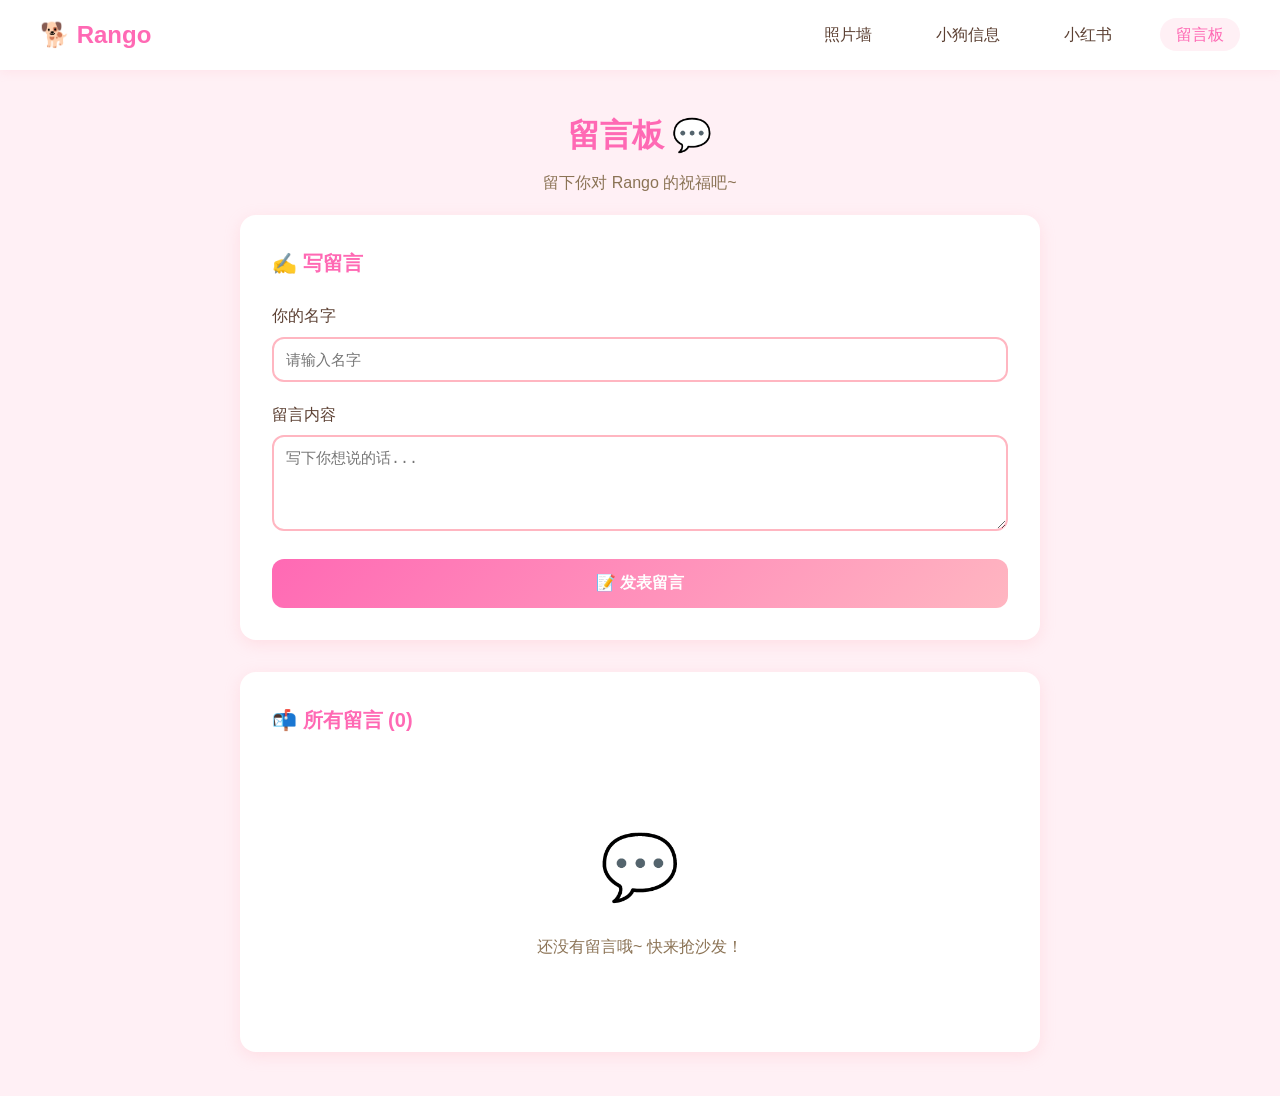
==== guestbook.html @ cf884040 "🐕 Rango website - 小狗日常照片墙" ====
<!DOCTYPE html>
<html lang="zh-CN">
<head>
    <meta charset="UTF-8">
    <meta name="viewport" content="width=device-width, initial-scale=1.0">
    <title>留言板 💬</title>
    <link rel="stylesheet" href="styles.css">
</head>
<body>
    <nav>
        <div class="nav-container">
            <div class="logo">🐕 Rango</div>
            <ul class="nav-links">
                <li><a href="index.html">照片墙</a></li>
                <li><a href="profile.html">小狗信息</a></li>
                <li><a href="xiaohongshu.html">小红书</a></li>
                <li><a href="guestbook.html" class="active">留言板</a></li>
            </ul>
        </div>
    </nav>

    <main>
        <h1 class="page-title">留言板 💬</h1>
        <p class="page-subtitle">留下你对 Rango 的祝福吧~</p>
        
        <div class="guestbook-container">
            <div class="guestbook-form">
                <h3>✍️ 写留言</h3>
                <form id="guestbookForm">
                    <div class="form-group">
                        <label>你的名字</label>
                        <input type="text" id="name" placeholder="请输入名字" required>
                    </div>
                    <div class="form-group">
                        <label>留言内容</label>
                        <textarea id="message" placeholder="写下你想说的话..." rows="4" required></textarea>
                    </div>
                    <button type="submit" class="submit-btn">📝 发表留言</button>
                </form>
            </div>
            
            <div class="guestbook-list">
                <h3>📬 所有留言 (<span id="messageCount">0</span>)</h3>
                <div id="messages" class="messages">
                    <div class="empty-state">
                        <div class="emoji">💬</div>
                        <p>还没有留言哦~ 快来抢沙发！</p>
                    </div>
                </div>
            </div>
        </div>
    </main>

    <script>
        async function loadMessages() {
            try {
                const response = await fetch('data/messages.json');
                const messages = await response.json();
                renderMessages(messages);
            } catch (error) {
                renderMessages([]);
            }
        }

        function renderMessages(messages) {
            const container = document.getElementById('messages');
            const count = document.getElementById('messageCount');
            
            count.textContent = messages.length;
            
            if (messages.length === 0) {
                container.innerHTML = `
                    <div class="empty-state">
                        <div class="emoji">💬</div>
                        <p>还没有留言哦~ 快来抢沙发！</p>
                    </div>
                `;
                return;
            }
            
            container.innerHTML = '';
            
            messages.forEach(msg => {
                const card = document.createElement('div');
                card.className = 'message-card';
                card.innerHTML = `
                    <div class="message-header">
                        <span class="message-name">${msg.name}</span>
                        <span class="message-time">${msg.time}</span>
                    </div>
                    <div class="message-content">${msg.content}</div>
                `;
                container.appendChild(card);
            });
        }

        document.getElementById('guestbookForm').addEventListener('submit', async (e) => {
            e.preventDefault();
            
            const name = document.getElementById('name').value;
            const content = document.getElementById('message').value;
            
            const newMessage = {
                name: name,
                content: content,
                time: new Date().toLocaleString('zh-CN', {
                    year: 'numeric',
                    month: '2-digit',
                    day: '2-digit',
                    hour: '2-digit',
                    minute: '2-digit'
                })
            };
            
            let messages = [];
            try {
                const response = await fetch('data/messages.json');
                messages = await response.json();
            } catch {
                messages = [];
            }
            
            messages.unshift(newMessage);
            
            try {
                await fetch('data/messages.json', {
                    method: 'PUT',
                    headers: { 'Content-Type': 'application/json' },
                    body: JSON.stringify(messages, null, 2)
                });
            } catch {
                console.log('留言已保存到本地');
                localStorage.setItem('guestbook_messages', JSON.stringify(messages));
            }
            
            document.getElementById('name').value = '';
            document.getElementById('message').value = '';
            
            renderMessages(messages);
        });

        loadMessages();
    </script>
</body>
</html>
---- styles.css ----
* {
    margin: 0;
    padding: 0;
    box-sizing: border-box;
}

:root {
    --primary-pink: #FFB6C1;
    --light-pink: #FFF0F5;
    --deep-pink: #FF69B4;
    --soft-pink: #FFC0CB;
    --text-dark: #5C4033;
    --text-light: #8B7355;
    --white: #FFFFFF;
    --shadow: 0 4px 15px rgba(255, 182, 193, 0.3);
    --radius: 16px;
}

body {
    font-family: -apple-system, BlinkMacSystemFont, 'Segoe UI', 'PingFang SC', 'Hiragino Sans GB', 'Microsoft YaHei', sans-serif;
    background-color: var(--light-pink);
    color: var(--text-dark);
    line-height: 1.6;
}

nav {
    background: var(--white);
    padding: 16px 40px;
    box-shadow: 0 2px 10px rgba(255, 182, 193, 0.2);
    position: sticky;
    top: 0;
    z-index: 100;
}

.nav-container {
    max-width: 1200px;
    margin: 0 auto;
    display: flex;
    justify-content: space-between;
    align-items: center;
}

.logo {
    font-size: 24px;
    font-weight: bold;
    color: var(--deep-pink);
    display: flex;
    align-items: center;
    gap: 8px;
}

.nav-links {
    display: flex;
    gap: 32px;
    list-style: none;
}

.nav-links a {
    text-decoration: none;
    color: var(--text-dark);
    font-weight: 500;
    padding: 8px 16px;
    border-radius: 20px;
    transition: all 0.3s ease;
}

.nav-links a:hover,
.nav-links a.active {
    background: var(--light-pink);
    color: var(--deep-pink);
}

main {
    max-width: 1200px;
    margin: 0 auto;
    padding: 40px 20px;
}

.page-title {
    text-align: center;
    font-size: 32px;
    margin-bottom: 8px;
    color: var(--deep-pink);
}

.page-subtitle {
    text-align: center;
    color: var(--text-light);
    margin-bottom: 20px;
    font-size: 16px;
}

.month-filter {
    display: flex;
    flex-wrap: wrap;
    gap: 12px;
    justify-content: center;
    margin-bottom: 32px;
}

.filter-btn {
    padding: 8px 20px;
    border: 2px solid var(--primary-pink);
    background: var(--white);
    color: var(--deep-pink);
    border-radius: 20px;
    cursor: pointer;
    font-size: 14px;
    font-weight: 500;
    transition: all 0.3s ease;
}

.filter-btn:hover {
    background: var(--light-pink);
}

.filter-btn.active {
    background: var(--deep-pink);
    color: white;
    border-color: var(--deep-pink);
}

.photo-grid {
    display: grid;
    grid-template-columns: repeat(auto-fill, minmax(280px, 1fr));
    gap: 20px;
    margin-bottom: 40px;
}

.photo-card {
    background: var(--white);
    border-radius: var(--radius);
    overflow: hidden;
    box-shadow: var(--shadow);
    transition: transform 0.3s ease, box-shadow 0.3s ease;
}

.photo-card:hover {
    transform: translateY(-5px);
    box-shadow: 0 8px 25px rgba(255, 182, 193, 0.4);
}

.photo-card img {
    width: 100%;
    height: 280px;
    object-fit: cover;
}

.photo-card .photo-info {
    padding: 16px;
}

.photo-card .photo-date {
    font-size: 13px;
    color: var(--text-light);
}

.profile-card {
    background: var(--white);
    border-radius: var(--radius);
    padding: 40px;
    box-shadow: var(--shadow);
    max-width: 800px;
    margin: 0 auto;
}

.profile-header {
    display: flex;
    align-items: center;
    gap: 32px;
    margin-bottom: 32px;
}

.profile-avatar {
    width: 120px;
    height: 120px;
    border-radius: 50%;
    background: var(--light-pink);
    display: flex;
    align-items: center;
    justify-content: center;
    font-size: 48px;
    border: 4px solid var(--primary-pink);
}

.profile-name {
    font-size: 32px;
    color: var(--deep-pink);
    margin-bottom: 8px;
}

.profile-tagline {
    color: var(--text-light);
    font-size: 16px;
}

.info-section {
    margin-bottom: 28px;
}

.info-section h3 {
    color: var(--deep-pink);
    margin-bottom: 12px;
    font-size: 20px;
    display: flex;
    align-items: center;
    gap: 8px;
}

.info-grid {
    display: grid;
    grid-template-columns: repeat(2, 1fr);
    gap: 16px;
}

.info-item {
    background: var(--light-pink);
    padding: 16px;
    border-radius: 12px;
}

.info-item .label {
    font-size: 13px;
    color: var(--text-light);
    margin-bottom: 4px;
}

.info-item .value {
    font-size: 18px;
    font-weight: 600;
    color: var(--text-dark);
}

.stats-grid {
    display: grid;
    grid-template-columns: repeat(4, 1fr);
    gap: 20px;
    margin-bottom: 40px;
}

.stat-card {
    background: var(--white);
    padding: 24px;
    border-radius: var(--radius);
    text-align: center;
    box-shadow: var(--shadow);
}

.stat-number {
    font-size: 32px;
    font-weight: bold;
    color: var(--deep-pink);
    margin-bottom: 4px;
}

.stat-label {
    font-size: 14px;
    color: var(--text-light);
}

.note-grid {
    display: grid;
    grid-template-columns: repeat(auto-fill, minmax(240px, 1fr));
    gap: 20px;
}

.note-card {
    background: var(--white);
    border-radius: var(--radius);
    overflow: hidden;
    box-shadow: var(--shadow);
    transition: transform 0.3s ease;
}

.note-card:hover {
    transform: translateY(-3px);
}

.note-card img {
    width: 100%;
    aspect-ratio: 3/4;
    object-fit: cover;
}

.note-card .note-content {
    padding: 16px;
}

.note-card .note-title {
    font-size: 15px;
    font-weight: 600;
    margin-bottom: 8px;
    line-height: 1.4;
}

.note-card .note-stats {
    display: flex;
    gap: 16px;
    font-size: 13px;
    color: var(--text-light);
}

.xhs-header {
    background: var(--white);
    border-radius: var(--radius);
    padding: 32px;
    box-shadow: var(--shadow);
    margin-bottom: 32px;
    display: flex;
    align-items: center;
    gap: 28px;
}

.xhs-avatar {
    width: 100px;
    height: 100px;
    border-radius: 50%;
    background: linear-gradient(135deg, var(--primary-pink), var(--deep-pink));
    display: flex;
    align-items: center;
    justify-content: center;
    font-size: 40px;
    flex-shrink: 0;
}

.xhs-info h2 {
    font-size: 24px;
    margin-bottom: 8px;
    color: var(--text-dark);
}

.xhs-info .xhs-id {
    color: var(--text-light);
    font-size: 14px;
    margin-bottom: 12px;
}

.xhs-info .xhs-bio {
    color: var(--text-dark);
    font-size: 15px;
    line-height: 1.6;
}

.style-section {
    background: var(--white);
    border-radius: var(--radius);
    padding: 32px;
    box-shadow: var(--shadow);
    margin-bottom: 32px;
}

.style-section h3 {
    color: var(--deep-pink);
    margin-bottom: 16px;
    font-size: 20px;
}

.style-tags {
    display: flex;
    flex-wrap: wrap;
    gap: 12px;
}

.style-tag {
    background: var(--light-pink);
    color: var(--deep-pink);
    padding: 8px 20px;
    border-radius: 20px;
    font-size: 14px;
    font-weight: 500;
}

.empty-state {
    text-align: center;
    padding: 60px 20px;
    color: var(--text-light);
}

.empty-state .emoji {
    font-size: 64px;
    margin-bottom: 16px;
}

.empty-state p {
    font-size: 16px;
}

.guestbook-container {
    max-width: 800px;
    margin: 0 auto;
}

.guestbook-form {
    background: var(--white);
    border-radius: var(--radius);
    padding: 32px;
    box-shadow: var(--shadow);
    margin-bottom: 32px;
}

.guestbook-form h3 {
    color: var(--deep-pink);
    margin-bottom: 24px;
    font-size: 20px;
}

.form-group {
    margin-bottom: 20px;
}

.form-group label {
    display: block;
    margin-bottom: 8px;
    color: var(--text-dark);
    font-weight: 500;
}

.form-group input,
.form-group textarea {
    width: 100%;
    padding: 12px;
    border: 2px solid var(--primary-pink);
    border-radius: 12px;
    font-size: 15px;
    transition: border-color 0.3s ease;
}

.form-group input:focus,
.form-group textarea:focus {
    outline: none;
    border-color: var(--deep-pink);
}

.form-group textarea {
    resize: vertical;
}

.submit-btn {
    width: 100%;
    padding: 14px;
    background: linear-gradient(135deg, var(--deep-pink), var(--primary-pink));
    color: white;
    border: none;
    border-radius: 12px;
    font-size: 16px;
    font-weight: 600;
    cursor: pointer;
    transition: transform 0.3s ease, box-shadow 0.3s ease;
}

.submit-btn:hover {
    transform: translateY(-2px);
    box-shadow: 0 6px 20px rgba(255, 105, 180, 0.4);
}

.guestbook-list {
    background: var(--white);
    border-radius: var(--radius);
    padding: 32px;
    box-shadow: var(--shadow);
}

.guestbook-list h3 {
    color: var(--deep-pink);
    margin-bottom: 20px;
    font-size: 20px;
}

.messages {
    display: flex;
    flex-direction: column;
    gap: 16px;
}

.message-card {
    background: var(--light-pink);
    padding: 20px;
    border-radius: 12px;
}

.message-header {
    display: flex;
    justify-content: space-between;
    align-items: center;
    margin-bottom: 12px;
}

.message-name {
    font-weight: 600;
    color: var(--deep-pink);
    font-size: 15px;
}

.message-time {
    font-size: 12px;
    color: var(--text-light);
}

.message-content {
    color: var(--text-dark);
    line-height: 1.6;
    font-size: 15px;
}

@media (max-width: 768px) {
    .nav-links {
        gap: 16px;
    }
    
    .nav-links a {
        padding: 6px 12px;
        font-size: 14px;
    }
    
    .profile-header {
        flex-direction: column;
        text-align: center;
    }
    
    .info-grid {
        grid-template-columns: 1fr;
    }
    
    .stats-grid {
        grid-template-columns: repeat(2, 1fr);
    }
    
    .xhs-header {
        flex-direction: column;
        text-align: center;
    }
    
    .photo-grid {
        grid-template-columns: repeat(auto-fill, minmax(160px, 1fr));
        gap: 12px;
    }
    
    .photo-card img {
        height: 180px;
    }
}
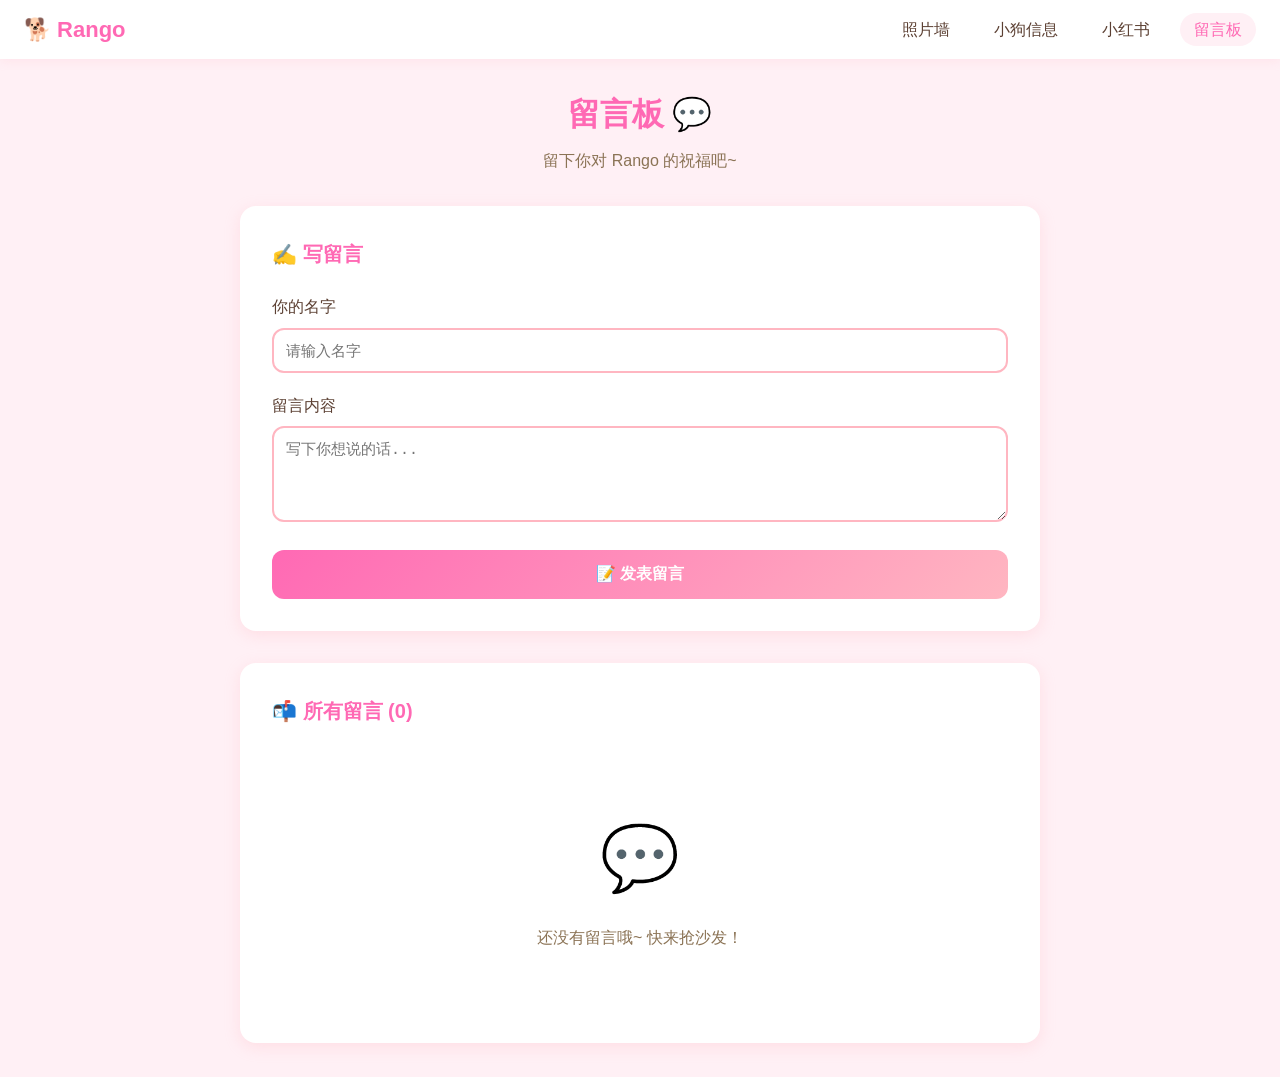
==== commit 83a339cb: "修复留言板数据保存问题" ====
--- a/guestbook.html
+++ b/guestbook.html
@@ -53,13 +53,27 @@
 
     <script>
         async function loadMessages() {
+            let messages = [];
+            
             try {
-                const response = await fetch('data/messages.json');
-                const messages = await response.json();
-                renderMessages(messages);
-            } catch (error) {
-                renderMessages([]);
+                const saved = localStorage.getItem('guestbook_messages');
+                if (saved) {
+                    messages = JSON.parse(saved);
+                }
+            } catch (e) {
+                messages = [];
             }
+            
+            if (messages.length === 0) {
+                try {
+                    const response = await fetch('data/messages.json');
+                    messages = await response.json();
+                } catch (error) {
+                    messages = [];
+                }
+            }
+            
+            renderMessages(messages);
         }
 
         function renderMessages(messages) {
@@ -122,6 +136,8 @@
             
             messages.unshift(newMessage);
             
+            localStorage.setItem('guestbook_messages', JSON.stringify(messages));
+            
             try {
                 await fetch('data/messages.json', {
                     method: 'PUT',
@@ -130,7 +146,6 @@
                 });
             } catch {
                 console.log('留言已保存到本地');
-                localStorage.setItem('guestbook_messages', JSON.stringify(messages));
             }
             
             document.getElementById('name').value = '';
--- a/styles.css
+++ b/styles.css
@@ -25,7 +25,7 @@
 
 nav {
     background: var(--white);
-    padding: 16px 40px;
+    padding: 12px 24px;
     box-shadow: 0 2px 10px rgba(255, 182, 193, 0.2);
     position: sticky;
     top: 0;
@@ -33,15 +33,32 @@
 }
 
 .nav-container {
-    max-width: 1200px;
+    max-width: 1400px;
     margin: 0 auto;
     display: flex;
     justify-content: space-between;
     align-items: center;
 }
 
+.sidebar-toggle,
+.stats-toggle {
+    background: var(--light-pink);
+    border: none;
+    padding: 8px 14px;
+    border-radius: 10px;
+    cursor: pointer;
+    font-size: 18px;
+    transition: all 0.3s ease;
+}
+
+.sidebar-toggle:hover,
+.stats-toggle:hover {
+    background: var(--primary-pink);
+    color: white;
+}
+
 .logo {
-    font-size: 24px;
+    font-size: 22px;
     font-weight: bold;
     color: var(--deep-pink);
     display: flex;
@@ -51,17 +68,19 @@
 
 .nav-links {
     display: flex;
-    gap: 32px;
+    gap: 16px;
     list-style: none;
+    flex-wrap: nowrap;
 }
 
 .nav-links a {
     text-decoration: none;
     color: var(--text-dark);
     font-weight: 500;
-    padding: 8px 16px;
+    padding: 8px 14px;
     border-radius: 20px;
     transition: all 0.3s ease;
+    white-space: nowrap;
 }
 
 .nav-links a:hover,
@@ -70,10 +89,342 @@
     color: var(--deep-pink);
 }
 
+.sidebar {
+    position: fixed;
+    left: -260px;
+    top: 60px;
+    width: 260px;
+    height: calc(100vh - 60px);
+    background: var(--white);
+    box-shadow: 2px 0 15px rgba(255, 182, 193, 0.2);
+    transition: left 0.3s ease;
+    z-index: 90;
+    overflow-y: auto;
+    padding: 20px 0;
+}
+
+.sidebar.open {
+    left: 0;
+}
+
+.sidebar-header {
+    padding: 0 20px 16px;
+    border-bottom: 2px solid var(--light-pink);
+    margin-bottom: 16px;
+}
+
+.sidebar-header h3 {
+    color: var(--deep-pink);
+    font-size: 18px;
+}
+
+.category-list {
+    list-style: none;
+    padding: 0 12px;
+}
+
+.category-item {
+    display: flex;
+    align-items: center;
+    gap: 12px;
+    padding: 12px 16px;
+    border-radius: 12px;
+    cursor: pointer;
+    transition: all 0.3s ease;
+    margin-bottom: 4px;
+}
+
+.category-item:hover {
+    background: var(--light-pink);
+}
+
+.category-item.active {
+    background: linear-gradient(135deg, var(--deep-pink), var(--primary-pink));
+    color: white;
+}
+
+.category-icon {
+    font-size: 20px;
+}
+
+.category-name {
+    font-weight: 500;
+    font-size: 15px;
+}
+
+.sidebar-month {
+    padding: 20px 12px 0;
+    border-top: 2px solid var(--light-pink);
+    margin-top: 16px;
+}
+
+.sidebar-month h4 {
+    color: var(--text-light);
+    font-size: 14px;
+    margin-bottom: 12px;
+    padding: 0 16px;
+}
+
+.month-list {
+    list-style: none;
+}
+
+.month-item {
+    padding: 8px 16px;
+    border-radius: 8px;
+    cursor: pointer;
+    font-size: 14px;
+    transition: all 0.3s ease;
+    color: var(--text-light);
+}
+
+.month-item:hover {
+    background: var(--light-pink);
+    color: var(--deep-pink);
+}
+
+.stats-panel {
+    position: fixed;
+    right: -300px;
+    top: 70px;
+    width: 280px;
+    background: var(--white);
+    border-radius: var(--radius);
+    box-shadow: 0 8px 30px rgba(255, 105, 180, 0.2);
+    transition: right 0.3s ease;
+    z-index: 90;
+    padding: 20px;
+}
+
+.stats-panel.open {
+    right: 20px;
+}
+
+.stats-panel-header {
+    display: flex;
+    justify-content: space-between;
+    align-items: center;
+    margin-bottom: 20px;
+}
+
+.stats-panel-header h3 {
+    color: var(--deep-pink);
+    font-size: 18px;
+}
+
+.close-btn {
+    background: none;
+    border: none;
+    font-size: 24px;
+    cursor: pointer;
+    color: var(--text-light);
+    line-height: 1;
+}
+
+.close-btn:hover {
+    color: var(--deep-pink);
+}
+
+.stats-grid-small {
+    display: grid;
+    grid-template-columns: repeat(2, 1fr);
+    gap: 12px;
+}
+
+.stat-item {
+    background: var(--light-pink);
+    padding: 16px;
+    border-radius: 12px;
+    text-align: center;
+}
+
+.stat-num {
+    font-size: 24px;
+    font-weight: bold;
+    color: var(--deep-pink);
+    margin-bottom: 4px;
+}
+
+.stat-item .stat-label {
+    font-size: 12px;
+    color: var(--text-light);
+}
+
 main {
-    max-width: 1200px;
+    max-width: 100%;
     margin: 0 auto;
-    padding: 40px 20px;
+    padding: 30px 40px;
+    transition: margin-left 0.3s ease;
+}
+
+main.shifted {
+    margin-left: 260px;
+}
+
+.carousel-container {
+    margin-bottom: 40px;
+    border-radius: var(--radius);
+    overflow: hidden;
+    box-shadow: var(--shadow);
+}
+
+.carousel {
+    position: relative;
+    overflow: hidden;
+    aspect-ratio: 10 / 3;
+}
+
+.carousel-track {
+    display: flex;
+    width: 100%;
+    height: 100%;
+    transition: transform 0.5s ease;
+}
+
+.carousel-slide {
+    min-width: 100%;
+    height: 100%;
+}
+
+.carousel-slide img {
+    width: 100%;
+    height: 100%;
+    object-fit: cover;
+}
+
+.carousel-btn {
+    position: absolute;
+    top: 50%;
+    transform: translateY(-50%);
+    background: rgba(255, 255, 255, 0.9);
+    border: 2px solid var(--light-pink);
+    width: 40px;
+    height: 40px;
+    border-radius: 50%;
+    font-size: 20px;
+    cursor: pointer;
+    color: var(--deep-pink);
+    transition: all 0.3s ease;
+    display: flex;
+    align-items: center;
+    justify-content: center;
+    box-shadow: 0 2px 10px rgba(255, 105, 180, 0.2);
+}
+
+.carousel-btn:hover {
+    background: var(--deep-pink);
+    color: white;
+    transform: translateY(-50%) scale(1.1);
+    box-shadow: 0 4px 15px rgba(255, 105, 180, 0.4);
+}
+
+.carousel-btn.prev {
+    left: 16px;
+}
+
+.carousel-btn.next {
+    right: 16px;
+}
+
+.carousel-dots {
+    position: absolute;
+    bottom: 16px;
+    left: 50%;
+    transform: translateX(-50%);
+    display: flex;
+    gap: 6px;
+}
+
+.dot {
+    width: 8px;
+    height: 8px;
+    border-radius: 50%;
+    background: rgba(255, 255, 255, 0.6);
+    cursor: pointer;
+    transition: all 0.3s ease;
+}
+
+.dot.active {
+    background: var(--deep-pink);
+    width: 24px;
+    border-radius: 4px;
+}
+
+.carousel-play {
+    position: absolute;
+    bottom: 16px;
+    right: 16px;
+    background: rgba(255, 255, 255, 0.9);
+    border: 2px solid var(--light-pink);
+    width: 36px;
+    height: 36px;
+    border-radius: 50%;
+    cursor: pointer;
+    transition: all 0.3s ease;
+    display: flex;
+    align-items: center;
+    justify-content: center;
+    box-shadow: 0 2px 10px rgba(255, 105, 180, 0.2);
+}
+
+.carousel-play:hover {
+    background: var(--deep-pink);
+    transform: scale(1.1);
+    box-shadow: 0 4px 15px rgba(255, 105, 180, 0.4);
+}
+
+.carousel-play:hover .play-icon,
+.carousel-play:hover .play-icon::before,
+.carousel-play:hover .play-icon::after {
+    background: white;
+}
+
+.play-icon {
+    width: 4px;
+    height: 14px;
+    background: var(--deep-pink);
+    border-radius: 2px;
+    position: relative;
+    transition: all 0.3s ease;
+}
+
+.play-icon::before,
+.play-icon::after {
+    content: '';
+    position: absolute;
+    width: 4px;
+    height: 14px;
+    background: var(--deep-pink);
+    border-radius: 2px;
+    transition: all 0.3s ease;
+}
+
+.play-icon::before {
+    left: -8px;
+}
+
+.play-icon::after {
+    right: -8px;
+}
+
+.carousel-play.playing .play-icon {
+    width: 0;
+    height: 0;
+    background: transparent;
+    border-left: 12px solid var(--deep-pink);
+    border-top: 8px solid transparent;
+    border-bottom: 8px solid transparent;
+    border-radius: 0;
+    margin-left: 3px;
+}
+
+.carousel-play.playing .play-icon::before,
+.carousel-play.playing .play-icon::after {
+    display: none;
+}
+
+.carousel-play.playing:hover .play-icon {
+    border-left-color: white;
 }
 
 .page-title {
@@ -86,8 +437,73 @@
 .page-subtitle {
     text-align: center;
     color: var(--text-light);
-    margin-bottom: 20px;
+    margin-bottom: 32px;
     font-size: 16px;
+}
+
+.masonry-grid {
+    display: flex;
+    gap: 10px;
+    align-items: flex-start;
+}
+
+.masonry-column {
+    flex: 1;
+    display: flex;
+    flex-direction: column;
+    gap: 10px;
+}
+
+.masonry-item {
+    cursor: pointer;
+    border-radius: var(--radius);
+    overflow: hidden;
+    width: 100%;
+}
+
+.photo-card {
+    position: relative;
+    border-radius: var(--radius);
+    overflow: hidden;
+    box-shadow: var(--shadow);
+    transition: transform 0.3s ease, box-shadow 0.3s ease;
+    width: 100%;
+}
+
+.photo-card:hover {
+    transform: scale(1.02);
+    box-shadow: 0 8px 25px rgba(255, 105, 180, 0.25);
+}
+
+.photo-card img {
+    width: 100%;
+    height: auto;
+    display: block;
+}
+
+.photo-overlay {
+    position: absolute;
+    bottom: 0;
+    left: 0;
+    right: 0;
+    background: linear-gradient(transparent, rgba(0, 0, 0, 0.6));
+    padding: 20px 16px 12px;
+    display: flex;
+    justify-content: space-between;
+    align-items: center;
+    opacity: 0;
+    transition: opacity 0.3s ease;
+}
+
+.photo-card:hover .photo-overlay {
+    opacity: 1;
+}
+
+.photo-date,
+.photo-likes {
+    color: white;
+    font-size: 13px;
+    font-weight: 500;
 }
 
 .month-filter {
@@ -127,32 +543,8 @@
     margin-bottom: 40px;
 }
 
-.photo-card {
-    background: var(--white);
-    border-radius: var(--radius);
-    overflow: hidden;
-    box-shadow: var(--shadow);
-    transition: transform 0.3s ease, box-shadow 0.3s ease;
-}
-
-.photo-card:hover {
-    transform: translateY(-5px);
-    box-shadow: 0 8px 25px rgba(255, 182, 193, 0.4);
-}
-
-.photo-card img {
-    width: 100%;
-    height: 280px;
-    object-fit: cover;
-}
-
-.photo-card .photo-info {
+.photo-info {
     padding: 16px;
-}
-
-.photo-card .photo-date {
-    font-size: 13px;
-    color: var(--text-light);
 }
 
 .profile-card {
@@ -374,6 +766,7 @@
     text-align: center;
     padding: 60px 20px;
     color: var(--text-light);
+    column-span: all;
 }
 
 .empty-state .emoji {
@@ -383,6 +776,171 @@
 
 .empty-state p {
     font-size: 16px;
+}
+
+.lightbox {
+    display: none;
+    position: fixed;
+    top: 0;
+    left: 0;
+    width: 100%;
+    height: 100%;
+    background: rgba(0, 0, 0, 0.9);
+    z-index: 1000;
+    justify-content: center;
+    align-items: center;
+}
+
+.lightbox-content {
+    max-width: 90%;
+    max-height: 90%;
+    position: relative;
+    display: flex;
+    flex-direction: column;
+    align-items: center;
+}
+
+.lightbox-content img {
+    max-width: 100%;
+    max-height: 80vh;
+    border-radius: 12px;
+}
+
+.lightbox-info {
+    margin-top: 16px;
+    display: flex;
+    justify-content: space-between;
+    align-items: center;
+    width: 100%;
+    color: white;
+    padding: 0 20px;
+}
+
+.lightbox-actions {
+    display: flex;
+    gap: 12px;
+}
+
+.action-btn {
+    background: rgba(255, 255, 255, 0.2);
+    border: 1px solid rgba(255, 255, 255, 0.3);
+    color: white;
+    padding: 8px 16px;
+    border-radius: 20px;
+    cursor: pointer;
+    font-size: 14px;
+    transition: all 0.3s ease;
+}
+
+.action-btn:hover {
+    background: rgba(255, 255, 255, 0.3);
+}
+
+.lightbox-close,
+.lightbox-prev,
+.lightbox-next {
+    position: absolute;
+    color: white;
+    font-size: 40px;
+    cursor: pointer;
+    user-select: none;
+    transition: all 0.3s ease;
+}
+
+.lightbox-close:hover,
+.lightbox-prev:hover,
+.lightbox-next:hover {
+    color: var(--primary-pink);
+}
+
+.lightbox-close {
+    top: 20px;
+    right: 30px;
+    font-size: 50px;
+}
+
+.lightbox-prev {
+    left: 30px;
+    top: 50%;
+    transform: translateY(-50%);
+}
+
+.lightbox-next {
+    right: 30px;
+    top: 50%;
+    transform: translateY(-50%);
+}
+
+.share-modal {
+    display: none;
+    position: fixed;
+    top: 0;
+    left: 0;
+    width: 100%;
+    height: 100%;
+    background: rgba(0, 0, 0, 0.5);
+    z-index: 1100;
+    justify-content: center;
+    align-items: center;
+}
+
+.share-content {
+    background: var(--white);
+    padding: 32px;
+    border-radius: var(--radius);
+    text-align: center;
+    min-width: 300px;
+}
+
+.share-content h3 {
+    color: var(--deep-pink);
+    margin-bottom: 24px;
+}
+
+.share-options {
+    display: flex;
+    gap: 20px;
+    justify-content: center;
+    margin-bottom: 24px;
+}
+
+.share-option {
+    background: var(--light-pink);
+    border: none;
+    padding: 20px;
+    border-radius: 12px;
+    cursor: pointer;
+    transition: all 0.3s ease;
+    display: flex;
+    flex-direction: column;
+    align-items: center;
+    gap: 8px;
+    min-width: 100px;
+}
+
+.share-option:hover {
+    background: var(--primary-pink);
+    transform: translateY(-2px);
+}
+
+.share-icon {
+    font-size: 28px;
+}
+
+.close-share {
+    background: none;
+    border: 2px solid var(--primary-pink);
+    color: var(--deep-pink);
+    padding: 10px 30px;
+    border-radius: 20px;
+    cursor: pointer;
+    font-weight: 500;
+    transition: all 0.3s ease;
+}
+
+.close-share:hover {
+    background: var(--primary-pink);
+    color: white;
 }
 
 .guestbook-container {
@@ -502,14 +1060,32 @@
     font-size: 15px;
 }
 
-@media (max-width: 768px) {
+@media (max-width: 600px) {
+    .masonry-grid .masonry-column:nth-child(4) {
+        display: none;
+    }
+    
+    .stats-grid {
+        grid-template-columns: repeat(2, 1fr);
+    }
+}
+
+@media (max-width: 480px) {
     .nav-links {
-        gap: 16px;
+        gap: 8px;
     }
     
     .nav-links a {
-        padding: 6px 12px;
-        font-size: 14px;
+        padding: 6px 10px;
+        font-size: 13px;
+    }
+    
+    .sidebar {
+        width: 220px;
+    }
+    
+    main.shifted {
+        margin-left: 220px;
     }
     
     .profile-header {
@@ -530,12 +1106,35 @@
         text-align: center;
     }
     
-    .photo-grid {
-        grid-template-columns: repeat(auto-fill, minmax(160px, 1fr));
-        gap: 12px;
-    }
-    
-    .photo-card img {
-        height: 180px;
-    }
-}
+    .masonry-grid .masonry-column:nth-child(3) {
+        display: none;
+    }
+    
+    .masonry-grid {
+        gap: 8px;
+    }
+    
+    .masonry-column {
+        gap: 8px;
+    }
+    
+    .carousel {
+        aspect-ratio: 16 / 9;
+    }
+    
+    .carousel-btn {
+        width: 36px;
+        height: 36px;
+        font-size: 18px;
+    }
+    
+    .stats-panel {
+        width: 260px;
+    }
+}
+
+@media (max-width: 400px) {
+    .masonry-grid .masonry-column:nth-child(2) {
+        display: none;
+    }
+}
